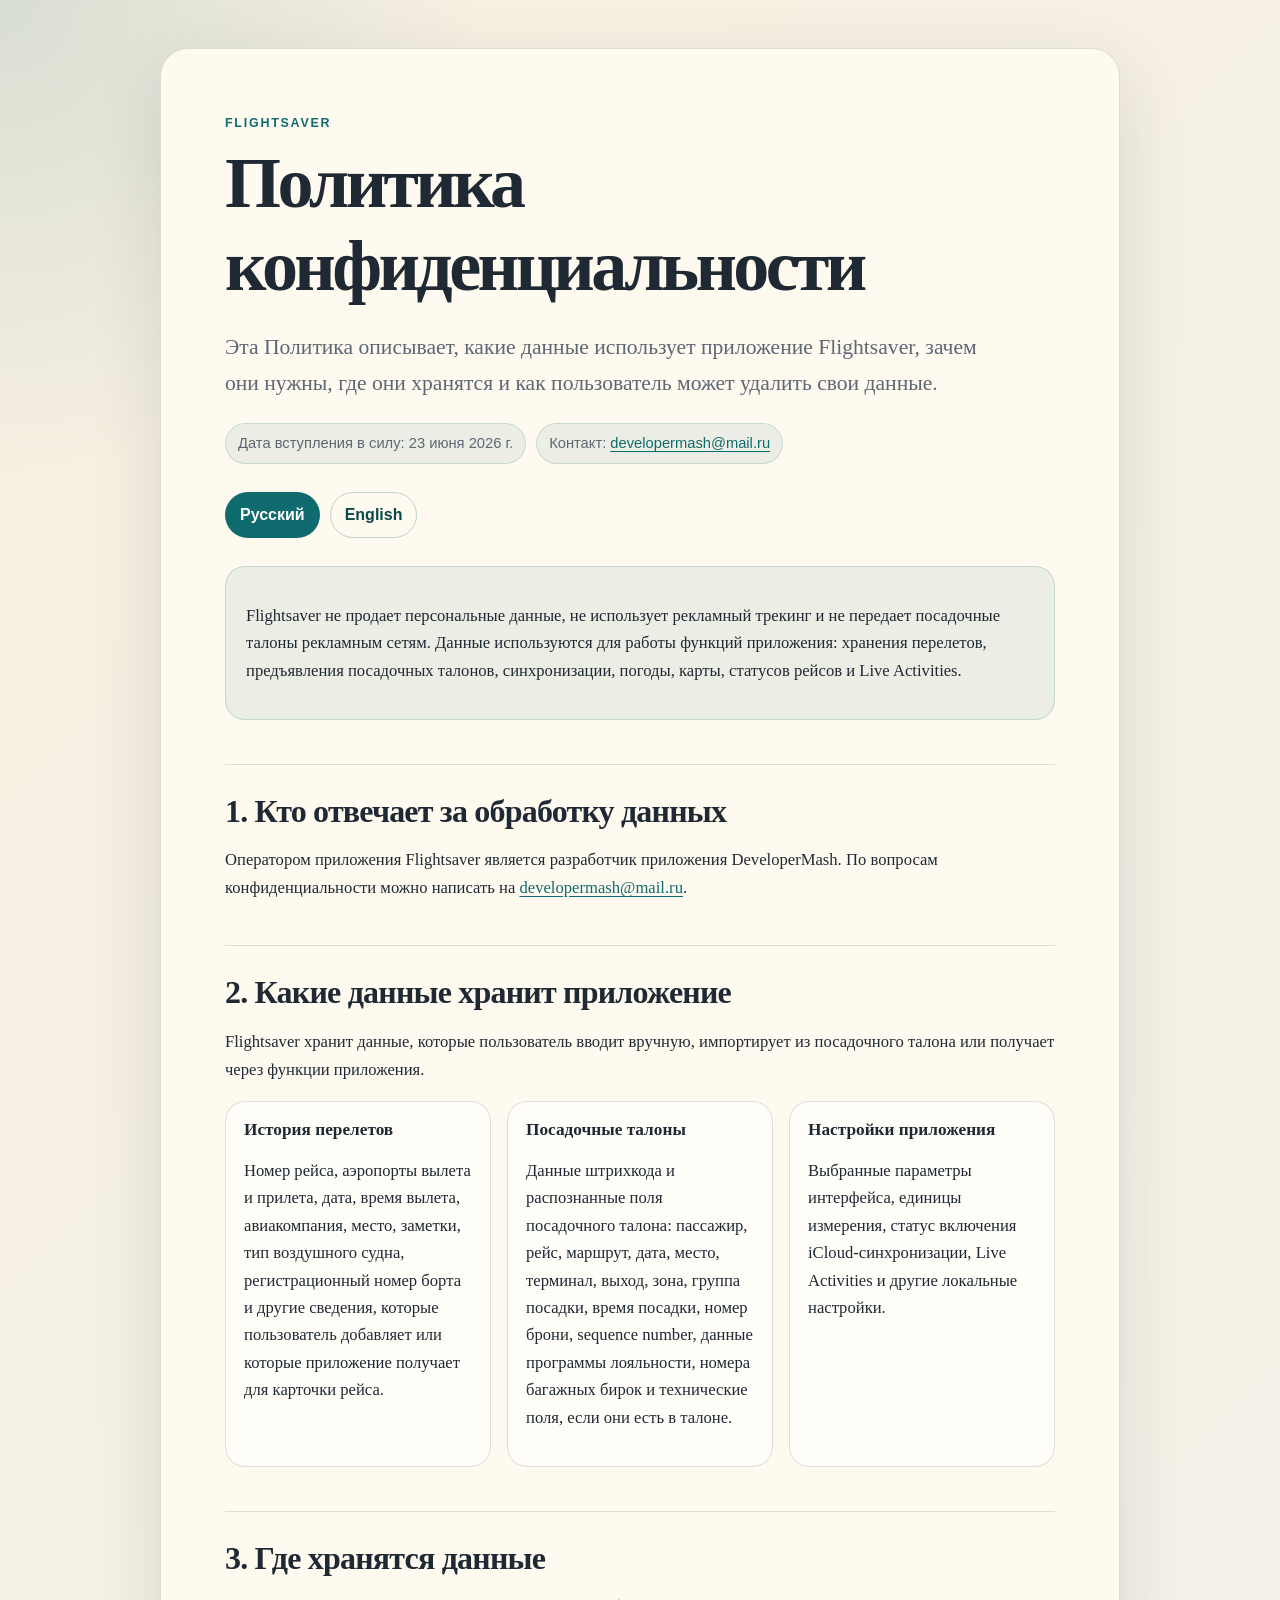
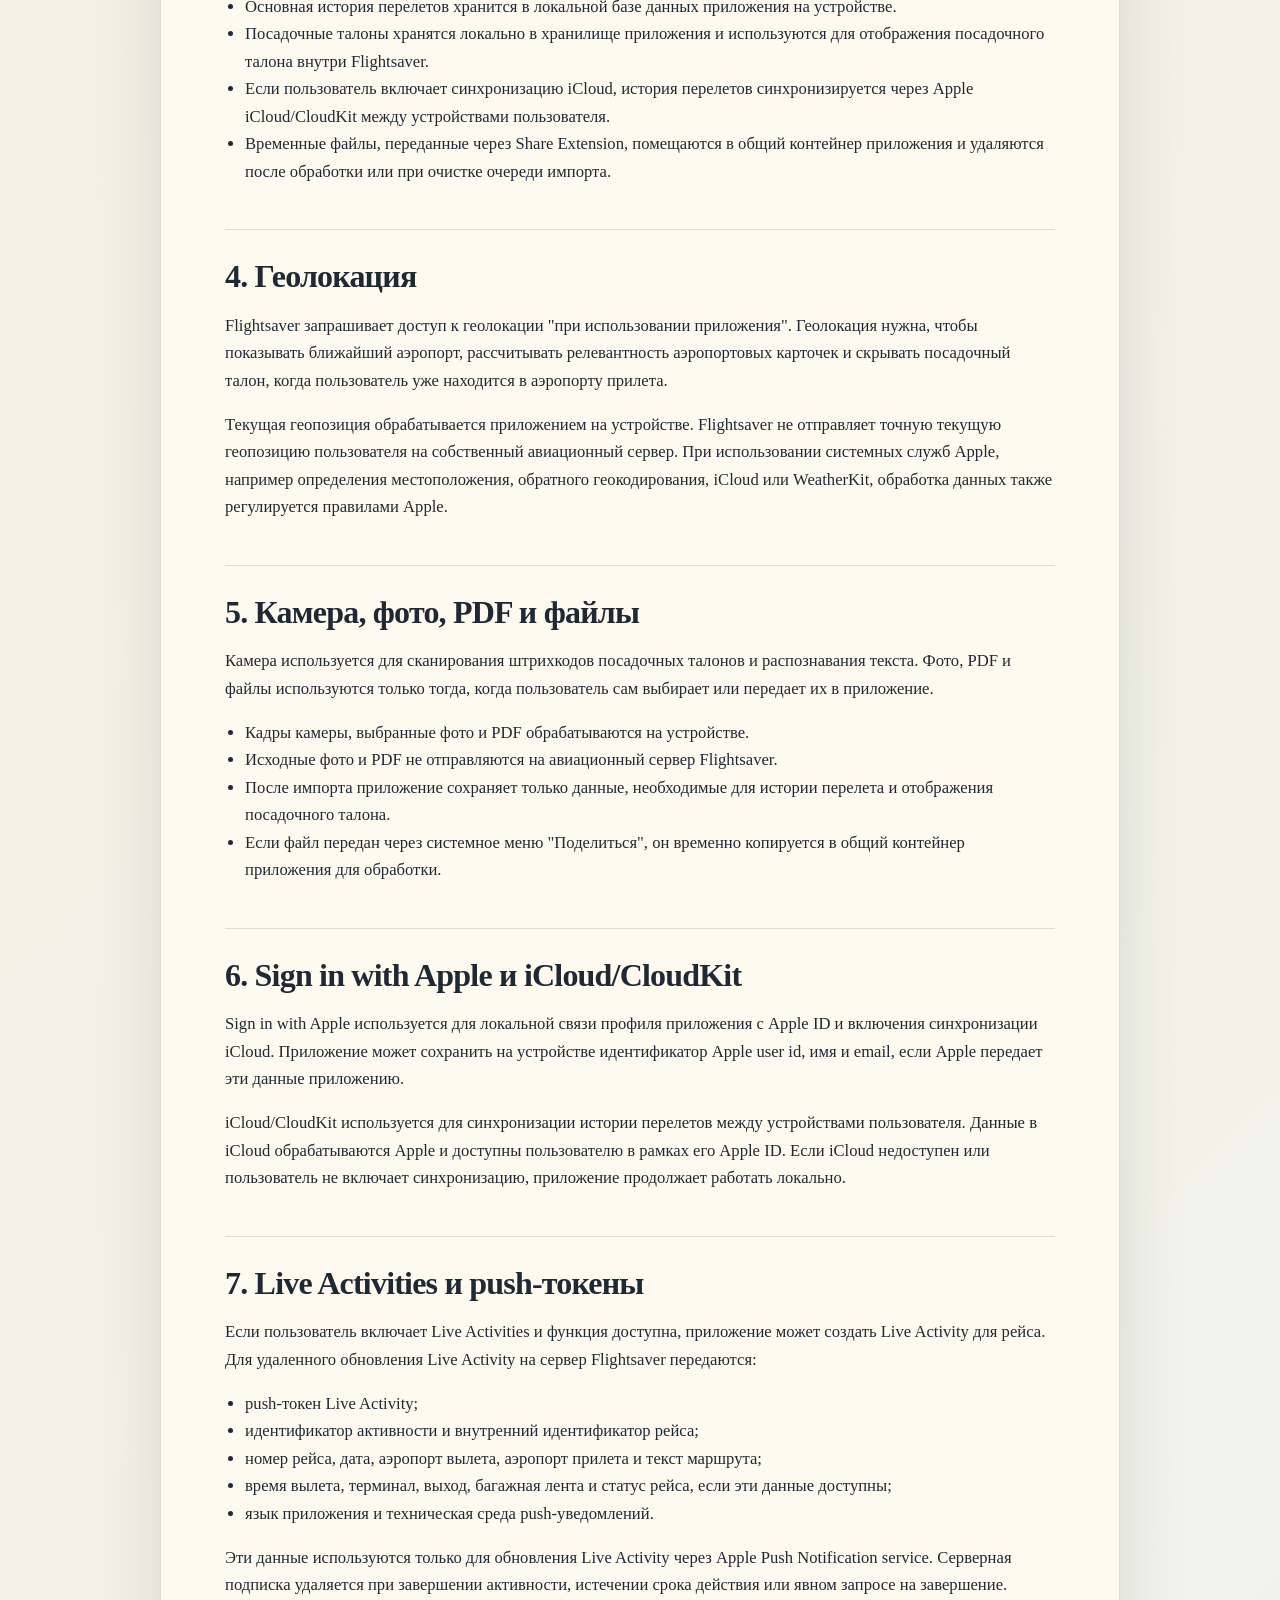
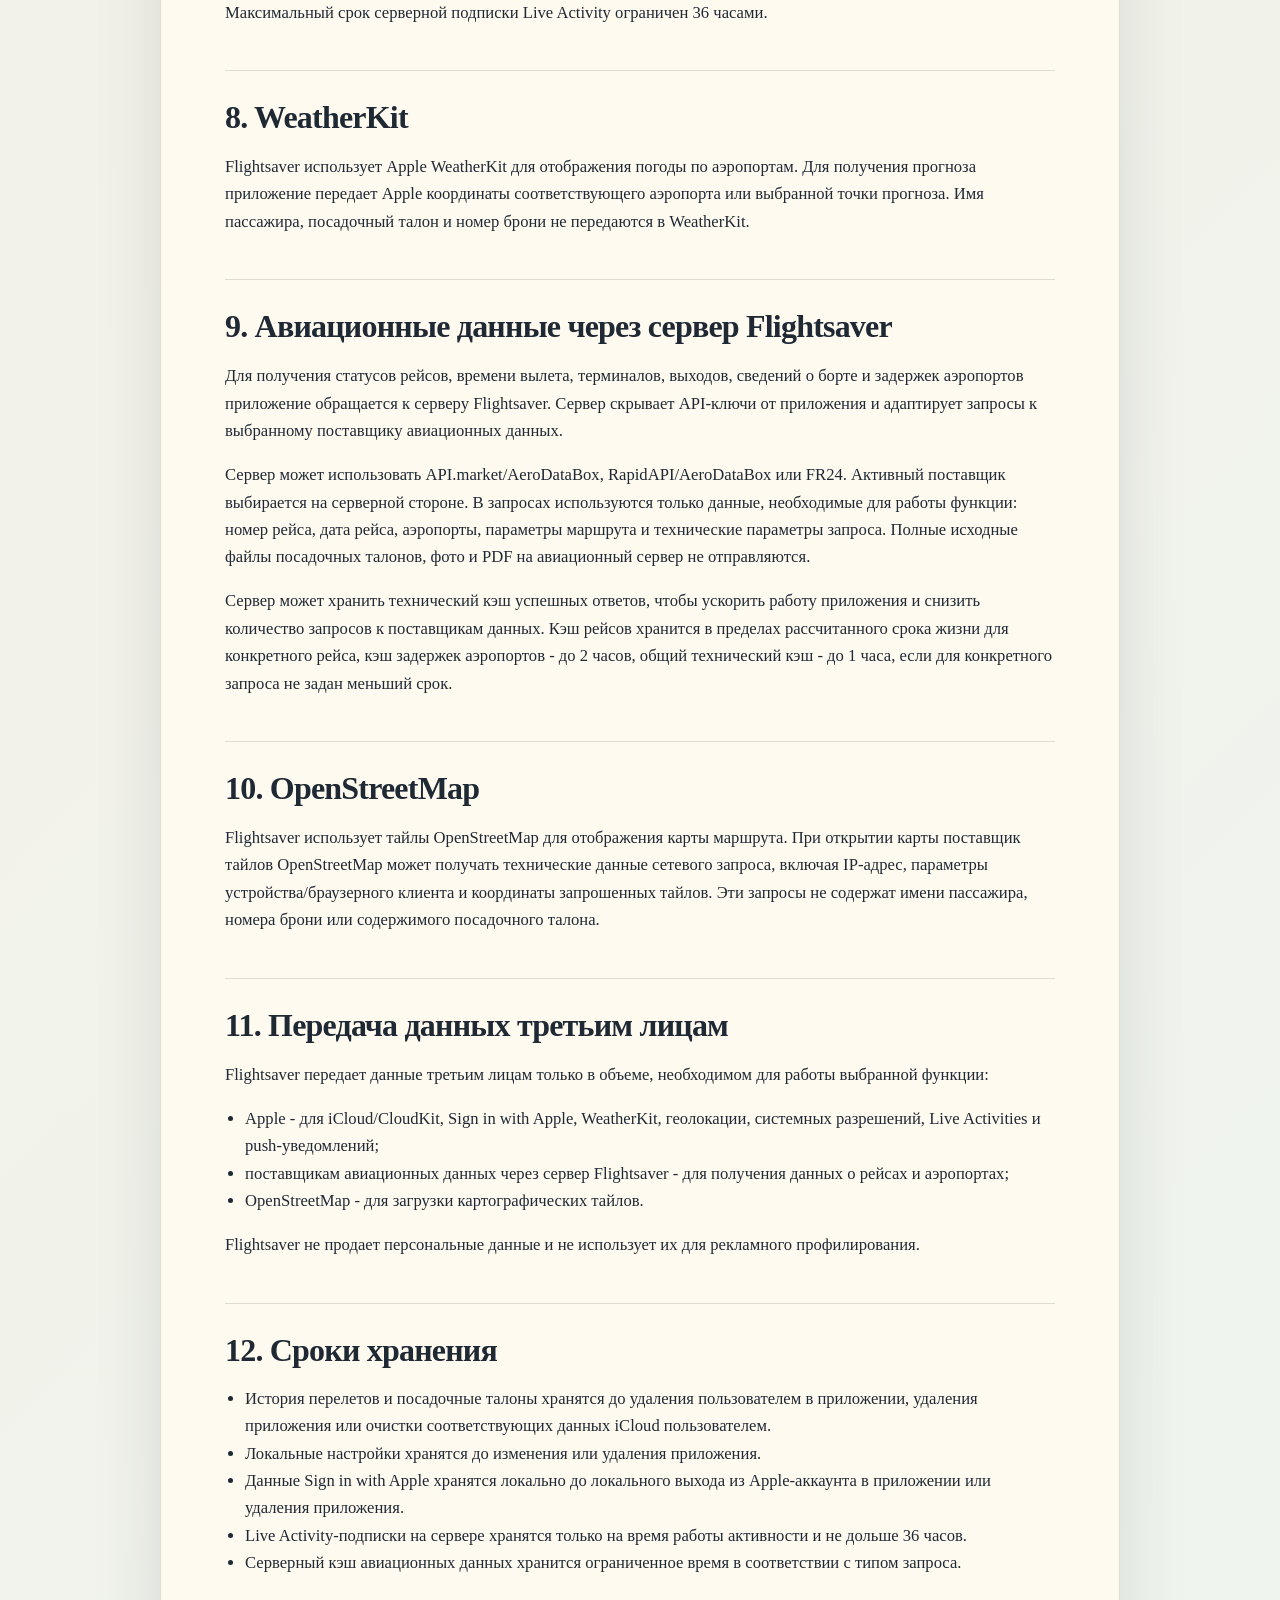
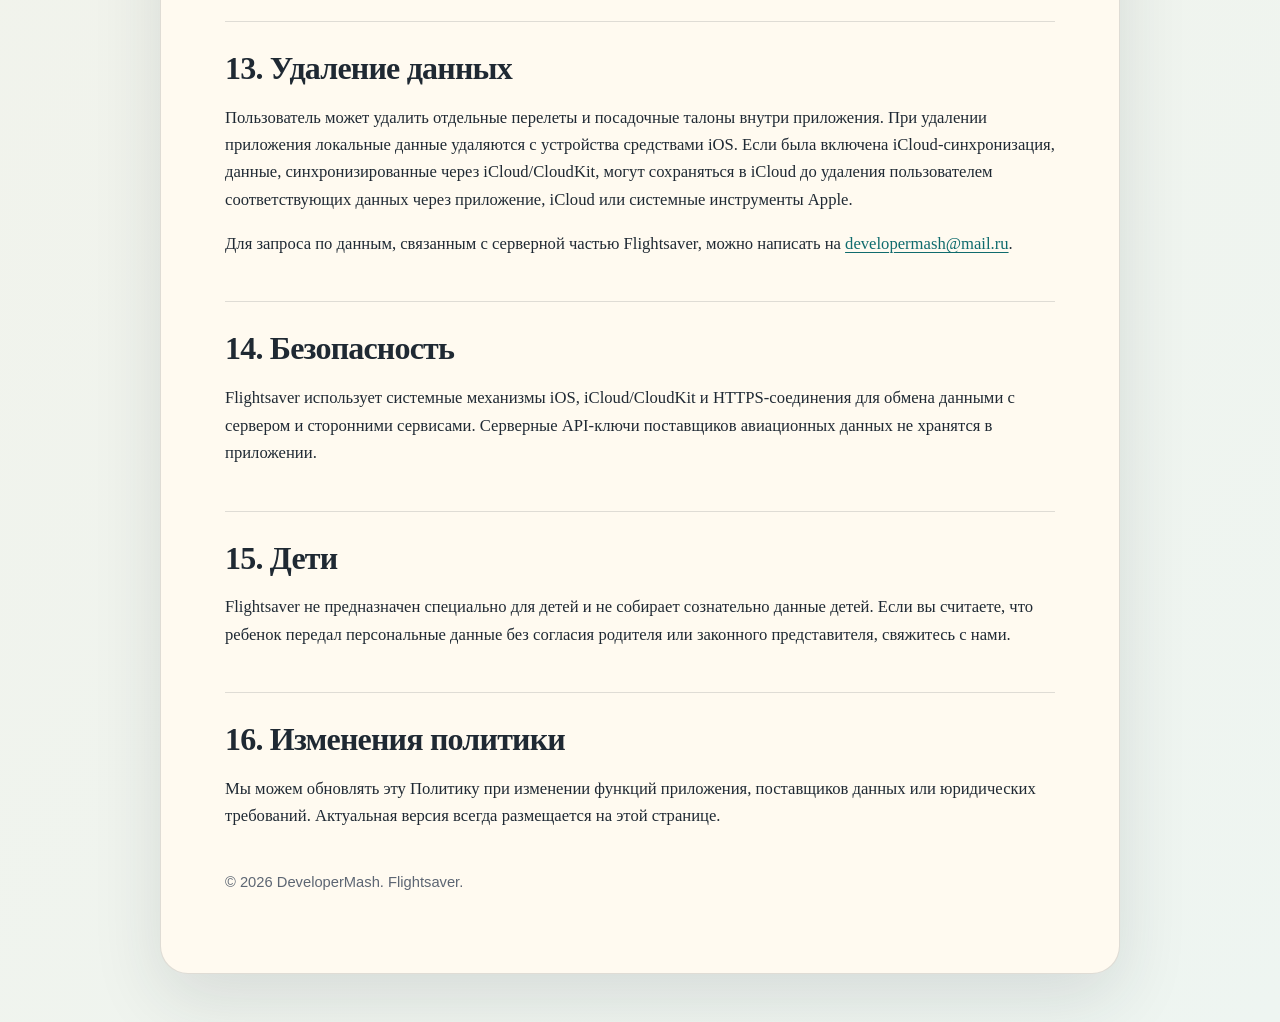
==== privacy/ru/index.html @ bd1525ff "Добавлена русская версия Privacy Policy Flightsaver Что сделано: - добавлена полноценная русская пол" ====
<!doctype html>
<html lang="ru">
<head>
    <meta charset="utf-8">
    <meta name="viewport" content="width=device-width, initial-scale=1">
    <title>Политика конфиденциальности Flightsaver</title>
    <meta name="description" content="Политика конфиденциальности мобильного приложения Flightsaver.">
    <link rel="stylesheet" href="../../assets/styles.css">
</head>
<body>
    <main class="page">
        <article class="document">
            <p class="eyebrow">Flightsaver</p>
            <h1>Политика конфиденциальности</h1>
            <p class="lead">Эта Политика описывает, какие данные использует приложение Flightsaver, зачем они нужны, где они хранятся и как пользователь может удалить свои данные.</p>
            <div class="meta">
                <span>Дата вступления в силу: 23 июня 2026 г.</span>
                <span>Контакт: <a href="mailto:developermash@mail.ru">developermash@mail.ru</a></span>
            </div>
            <nav class="language-switch" aria-label="Выбор языка">
                <a href="./" aria-current="page">Русский</a>
                <a href="../en/">English</a>
            </nav>

            <section class="notice">
                <p>Flightsaver не продает персональные данные, не использует рекламный трекинг и не передает посадочные талоны рекламным сетям. Данные используются для работы функций приложения: хранения перелетов, предъявления посадочных талонов, синхронизации, погоды, карты, статусов рейсов и Live Activities.</p>
            </section>

            <section>
                <h2>1. Кто отвечает за обработку данных</h2>
                <p>Оператором приложения Flightsaver является разработчик приложения DeveloperMash. По вопросам конфиденциальности можно написать на <a href="mailto:developermash@mail.ru">developermash@mail.ru</a>.</p>
            </section>

            <section>
                <h2>2. Какие данные хранит приложение</h2>
                <p>Flightsaver хранит данные, которые пользователь вводит вручную, импортирует из посадочного талона или получает через функции приложения.</p>
                <div class="section-grid">
                    <div class="card">
                        <h3>История перелетов</h3>
                        <p>Номер рейса, аэропорты вылета и прилета, дата, время вылета, авиакомпания, место, заметки, тип воздушного судна, регистрационный номер борта и другие сведения, которые пользователь добавляет или которые приложение получает для карточки рейса.</p>
                    </div>
                    <div class="card">
                        <h3>Посадочные талоны</h3>
                        <p>Данные штрихкода и распознанные поля посадочного талона: пассажир, рейс, маршрут, дата, место, терминал, выход, зона, группа посадки, время посадки, номер брони, sequence number, данные программы лояльности, номера багажных бирок и технические поля, если они есть в талоне.</p>
                    </div>
                    <div class="card">
                        <h3>Настройки приложения</h3>
                        <p>Выбранные параметры интерфейса, единицы измерения, статус включения iCloud-синхронизации, Live Activities и другие локальные настройки.</p>
                    </div>
                </div>
            </section>

            <section>
                <h2>3. Где хранятся данные</h2>
                <ul>
                    <li>Основная история перелетов хранится в локальной базе данных приложения на устройстве.</li>
                    <li>Посадочные талоны хранятся локально в хранилище приложения и используются для отображения посадочного талона внутри Flightsaver.</li>
                    <li>Если пользователь включает синхронизацию iCloud, история перелетов синхронизируется через Apple iCloud/CloudKit между устройствами пользователя.</li>
                    <li>Временные файлы, переданные через Share Extension, помещаются в общий контейнер приложения и удаляются после обработки или при очистке очереди импорта.</li>
                </ul>
            </section>

            <section>
                <h2>4. Геолокация</h2>
                <p>Flightsaver запрашивает доступ к геолокации "при использовании приложения". Геолокация нужна, чтобы показывать ближайший аэропорт, рассчитывать релевантность аэропортовых карточек и скрывать посадочный талон, когда пользователь уже находится в аэропорту прилета.</p>
                <p>Текущая геопозиция обрабатывается приложением на устройстве. Flightsaver не отправляет точную текущую геопозицию пользователя на собственный авиационный сервер. При использовании системных служб Apple, например определения местоположения, обратного геокодирования, iCloud или WeatherKit, обработка данных также регулируется правилами Apple.</p>
            </section>

            <section>
                <h2>5. Камера, фото, PDF и файлы</h2>
                <p>Камера используется для сканирования штрихкодов посадочных талонов и распознавания текста. Фото, PDF и файлы используются только тогда, когда пользователь сам выбирает или передает их в приложение.</p>
                <ul>
                    <li>Кадры камеры, выбранные фото и PDF обрабатываются на устройстве.</li>
                    <li>Исходные фото и PDF не отправляются на авиационный сервер Flightsaver.</li>
                    <li>После импорта приложение сохраняет только данные, необходимые для истории перелета и отображения посадочного талона.</li>
                    <li>Если файл передан через системное меню "Поделиться", он временно копируется в общий контейнер приложения для обработки.</li>
                </ul>
            </section>

            <section>
                <h2>6. Sign in with Apple и iCloud/CloudKit</h2>
                <p>Sign in with Apple используется для локальной связи профиля приложения с Apple ID и включения синхронизации iCloud. Приложение может сохранить на устройстве идентификатор Apple user id, имя и email, если Apple передает эти данные приложению.</p>
                <p>iCloud/CloudKit используется для синхронизации истории перелетов между устройствами пользователя. Данные в iCloud обрабатываются Apple и доступны пользователю в рамках его Apple ID. Если iCloud недоступен или пользователь не включает синхронизацию, приложение продолжает работать локально.</p>
            </section>

            <section>
                <h2>7. Live Activities и push-токены</h2>
                <p>Если пользователь включает Live Activities и функция доступна, приложение может создать Live Activity для рейса. Для удаленного обновления Live Activity на сервер Flightsaver передаются:</p>
                <ul>
                    <li>push-токен Live Activity;</li>
                    <li>идентификатор активности и внутренний идентификатор рейса;</li>
                    <li>номер рейса, дата, аэропорт вылета, аэропорт прилета и текст маршрута;</li>
                    <li>время вылета, терминал, выход, багажная лента и статус рейса, если эти данные доступны;</li>
                    <li>язык приложения и техническая среда push-уведомлений.</li>
                </ul>
                <p>Эти данные используются только для обновления Live Activity через Apple Push Notification service. Серверная подписка удаляется при завершении активности, истечении срока действия или явном запросе на завершение. Максимальный срок серверной подписки Live Activity ограничен 36 часами.</p>
            </section>

            <section>
                <h2>8. WeatherKit</h2>
                <p>Flightsaver использует Apple WeatherKit для отображения погоды по аэропортам. Для получения прогноза приложение передает Apple координаты соответствующего аэропорта или выбранной точки прогноза. Имя пассажира, посадочный талон и номер брони не передаются в WeatherKit.</p>
            </section>

            <section>
                <h2>9. Авиационные данные через сервер Flightsaver</h2>
                <p>Для получения статусов рейсов, времени вылета, терминалов, выходов, сведений о борте и задержек аэропортов приложение обращается к серверу Flightsaver. Сервер скрывает API-ключи от приложения и адаптирует запросы к выбранному поставщику авиационных данных.</p>
                <p>Сервер может использовать API.market/AeroDataBox, RapidAPI/AeroDataBox или FR24. Активный поставщик выбирается на серверной стороне. В запросах используются только данные, необходимые для работы функции: номер рейса, дата рейса, аэропорты, параметры маршрута и технические параметры запроса. Полные исходные файлы посадочных талонов, фото и PDF на авиационный сервер не отправляются.</p>
                <p>Сервер может хранить технический кэш успешных ответов, чтобы ускорить работу приложения и снизить количество запросов к поставщикам данных. Кэш рейсов хранится в пределах рассчитанного срока жизни для конкретного рейса, кэш задержек аэропортов - до 2 часов, общий технический кэш - до 1 часа, если для конкретного запроса не задан меньший срок.</p>
            </section>

            <section>
                <h2>10. OpenStreetMap</h2>
                <p>Flightsaver использует тайлы OpenStreetMap для отображения карты маршрута. При открытии карты поставщик тайлов OpenStreetMap может получать технические данные сетевого запроса, включая IP-адрес, параметры устройства/браузерного клиента и координаты запрошенных тайлов. Эти запросы не содержат имени пассажира, номера брони или содержимого посадочного талона.</p>
            </section>

            <section>
                <h2>11. Передача данных третьим лицам</h2>
                <p>Flightsaver передает данные третьим лицам только в объеме, необходимом для работы выбранной функции:</p>
                <ul>
                    <li>Apple - для iCloud/CloudKit, Sign in with Apple, WeatherKit, геолокации, системных разрешений, Live Activities и push-уведомлений;</li>
                    <li>поставщикам авиационных данных через сервер Flightsaver - для получения данных о рейсах и аэропортах;</li>
                    <li>OpenStreetMap - для загрузки картографических тайлов.</li>
                </ul>
                <p>Flightsaver не продает персональные данные и не использует их для рекламного профилирования.</p>
            </section>

            <section>
                <h2>12. Сроки хранения</h2>
                <ul>
                    <li>История перелетов и посадочные талоны хранятся до удаления пользователем в приложении, удаления приложения или очистки соответствующих данных iCloud пользователем.</li>
                    <li>Локальные настройки хранятся до изменения или удаления приложения.</li>
                    <li>Данные Sign in with Apple хранятся локально до локального выхода из Apple-аккаунта в приложении или удаления приложения.</li>
                    <li>Live Activity-подписки на сервере хранятся только на время работы активности и не дольше 36 часов.</li>
                    <li>Серверный кэш авиационных данных хранится ограниченное время в соответствии с типом запроса.</li>
                </ul>
            </section>

            <section>
                <h2>13. Удаление данных</h2>
                <p>Пользователь может удалить отдельные перелеты и посадочные талоны внутри приложения. При удалении приложения локальные данные удаляются с устройства средствами iOS. Если была включена iCloud-синхронизация, данные, синхронизированные через iCloud/CloudKit, могут сохраняться в iCloud до удаления пользователем соответствующих данных через приложение, iCloud или системные инструменты Apple.</p>
                <p>Для запроса по данным, связанным с серверной частью Flightsaver, можно написать на <a href="mailto:developermash@mail.ru">developermash@mail.ru</a>.</p>
            </section>

            <section>
                <h2>14. Безопасность</h2>
                <p>Flightsaver использует системные механизмы iOS, iCloud/CloudKit и HTTPS-соединения для обмена данными с сервером и сторонними сервисами. Серверные API-ключи поставщиков авиационных данных не хранятся в приложении.</p>
            </section>

            <section>
                <h2>15. Дети</h2>
                <p>Flightsaver не предназначен специально для детей и не собирает сознательно данные детей. Если вы считаете, что ребенок передал персональные данные без согласия родителя или законного представителя, свяжитесь с нами.</p>
            </section>

            <section>
                <h2>16. Изменения политики</h2>
                <p>Мы можем обновлять эту Политику при изменении функций приложения, поставщиков данных или юридических требований. Актуальная версия всегда размещается на этой странице.</p>
            </section>

            <p class="footer">© 2026 DeveloperMash. Flightsaver.</p>
        </article>
    </main>
</body>
</html>
---- assets/styles.css ----
:root {
    color-scheme: light;
    --bg: #f5f1e8;
    --paper: #fffaf0;
    --ink: #1f2933;
    --muted: #5d6673;
    --accent: #0f6b6d;
    --accent-dark: #09494a;
    --line: rgba(31, 41, 51, 0.14);
    --shadow: 0 24px 70px rgba(31, 41, 51, 0.12);
}

* {
    box-sizing: border-box;
}

body {
    margin: 0;
    background:
        radial-gradient(circle at top left, rgba(15, 107, 109, 0.13), transparent 30rem),
        linear-gradient(135deg, #f7efe1 0%, #eef5f1 100%);
    color: var(--ink);
    font-family: Georgia, "Times New Roman", serif;
    line-height: 1.65;
}

a {
    color: var(--accent);
    text-decoration-thickness: 0.08em;
    text-underline-offset: 0.18em;
}

a:hover {
    color: var(--accent-dark);
}

.page {
    width: min(960px, calc(100% - 32px));
    margin: 0 auto;
    padding: 48px 0;
}

.document {
    background: var(--paper);
    border: 1px solid var(--line);
    border-radius: 28px;
    box-shadow: var(--shadow);
    padding: clamp(28px, 6vw, 64px);
}

.eyebrow {
    color: var(--accent);
    font-family: "Helvetica Neue", Helvetica, Arial, sans-serif;
    font-size: 0.78rem;
    font-weight: 700;
    letter-spacing: 0.14em;
    margin: 0 0 8px;
    text-transform: uppercase;
}

h1,
h2,
h3 {
    line-height: 1.16;
}

h1 {
    font-size: clamp(2.2rem, 6vw, 4.5rem);
    letter-spacing: -0.05em;
    margin: 0 0 16px;
}

h2 {
    border-top: 1px solid var(--line);
    font-size: clamp(1.35rem, 3vw, 2rem);
    letter-spacing: -0.025em;
    margin: 44px 0 14px;
    padding-top: 28px;
}

h3 {
    font-size: 1.08rem;
    margin: 24px 0 8px;
}

p,
li {
    font-size: 1.04rem;
}

.lead {
    color: var(--muted);
    font-size: clamp(1.12rem, 2.6vw, 1.35rem);
    max-width: 760px;
}

.meta {
    color: var(--muted);
    display: flex;
    flex-wrap: wrap;
    font-family: "Helvetica Neue", Helvetica, Arial, sans-serif;
    font-size: 0.92rem;
    gap: 10px;
    margin: 22px 0 0;
}

.meta span {
    background: rgba(15, 107, 109, 0.08);
    border: 1px solid rgba(15, 107, 109, 0.16);
    border-radius: 999px;
    padding: 7px 12px;
}

.language-switch {
    display: flex;
    flex-wrap: wrap;
    gap: 10px;
    margin: 28px 0 0;
}

.language-switch a {
    border: 1px solid rgba(15, 107, 109, 0.28);
    border-radius: 999px;
    color: var(--accent-dark);
    display: inline-flex;
    font-family: "Helvetica Neue", Helvetica, Arial, sans-serif;
    font-weight: 700;
    padding: 9px 14px;
    text-decoration: none;
}

.language-switch a[aria-current="page"] {
    background: var(--accent);
    color: #fff;
}

.notice {
    background: rgba(15, 107, 109, 0.08);
    border: 1px solid rgba(15, 107, 109, 0.18);
    border-radius: 20px;
    margin: 28px 0;
    padding: 18px 20px;
}

ul {
    padding-left: 1.25rem;
}

.section-grid {
    display: grid;
    gap: 16px;
    grid-template-columns: repeat(auto-fit, minmax(230px, 1fr));
    margin: 18px 0;
}

.card {
    background: rgba(255, 255, 255, 0.56);
    border: 1px solid var(--line);
    border-radius: 20px;
    padding: 18px;
}

.card h3 {
    margin-top: 0;
}

.footer {
    color: var(--muted);
    font-family: "Helvetica Neue", Helvetica, Arial, sans-serif;
    font-size: 0.92rem;
    margin-top: 40px;
}

@media (max-width: 640px) {
    .page {
        width: min(100% - 20px, 960px);
        padding: 20px 0;
    }

    .document {
        border-radius: 22px;
        padding: 24px 18px;
    }

    p,
    li {
        font-size: 1rem;
    }
}
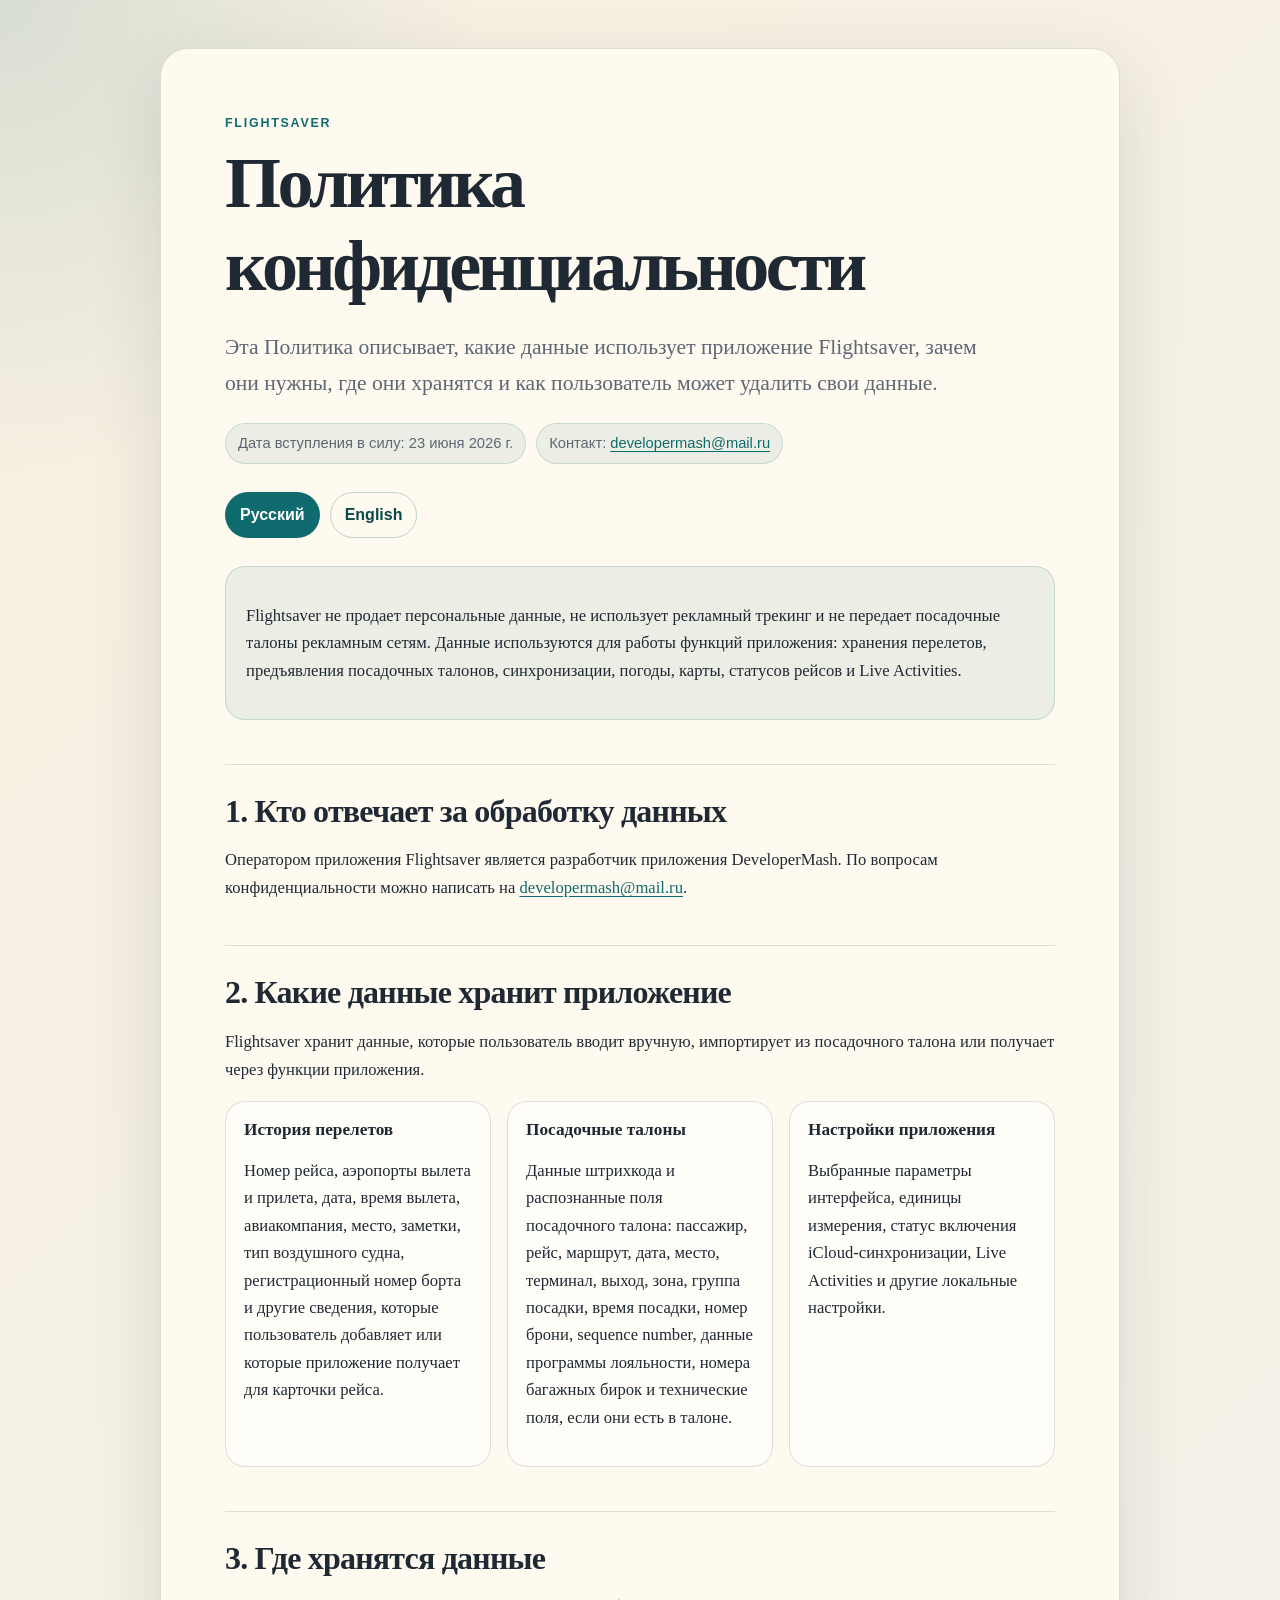
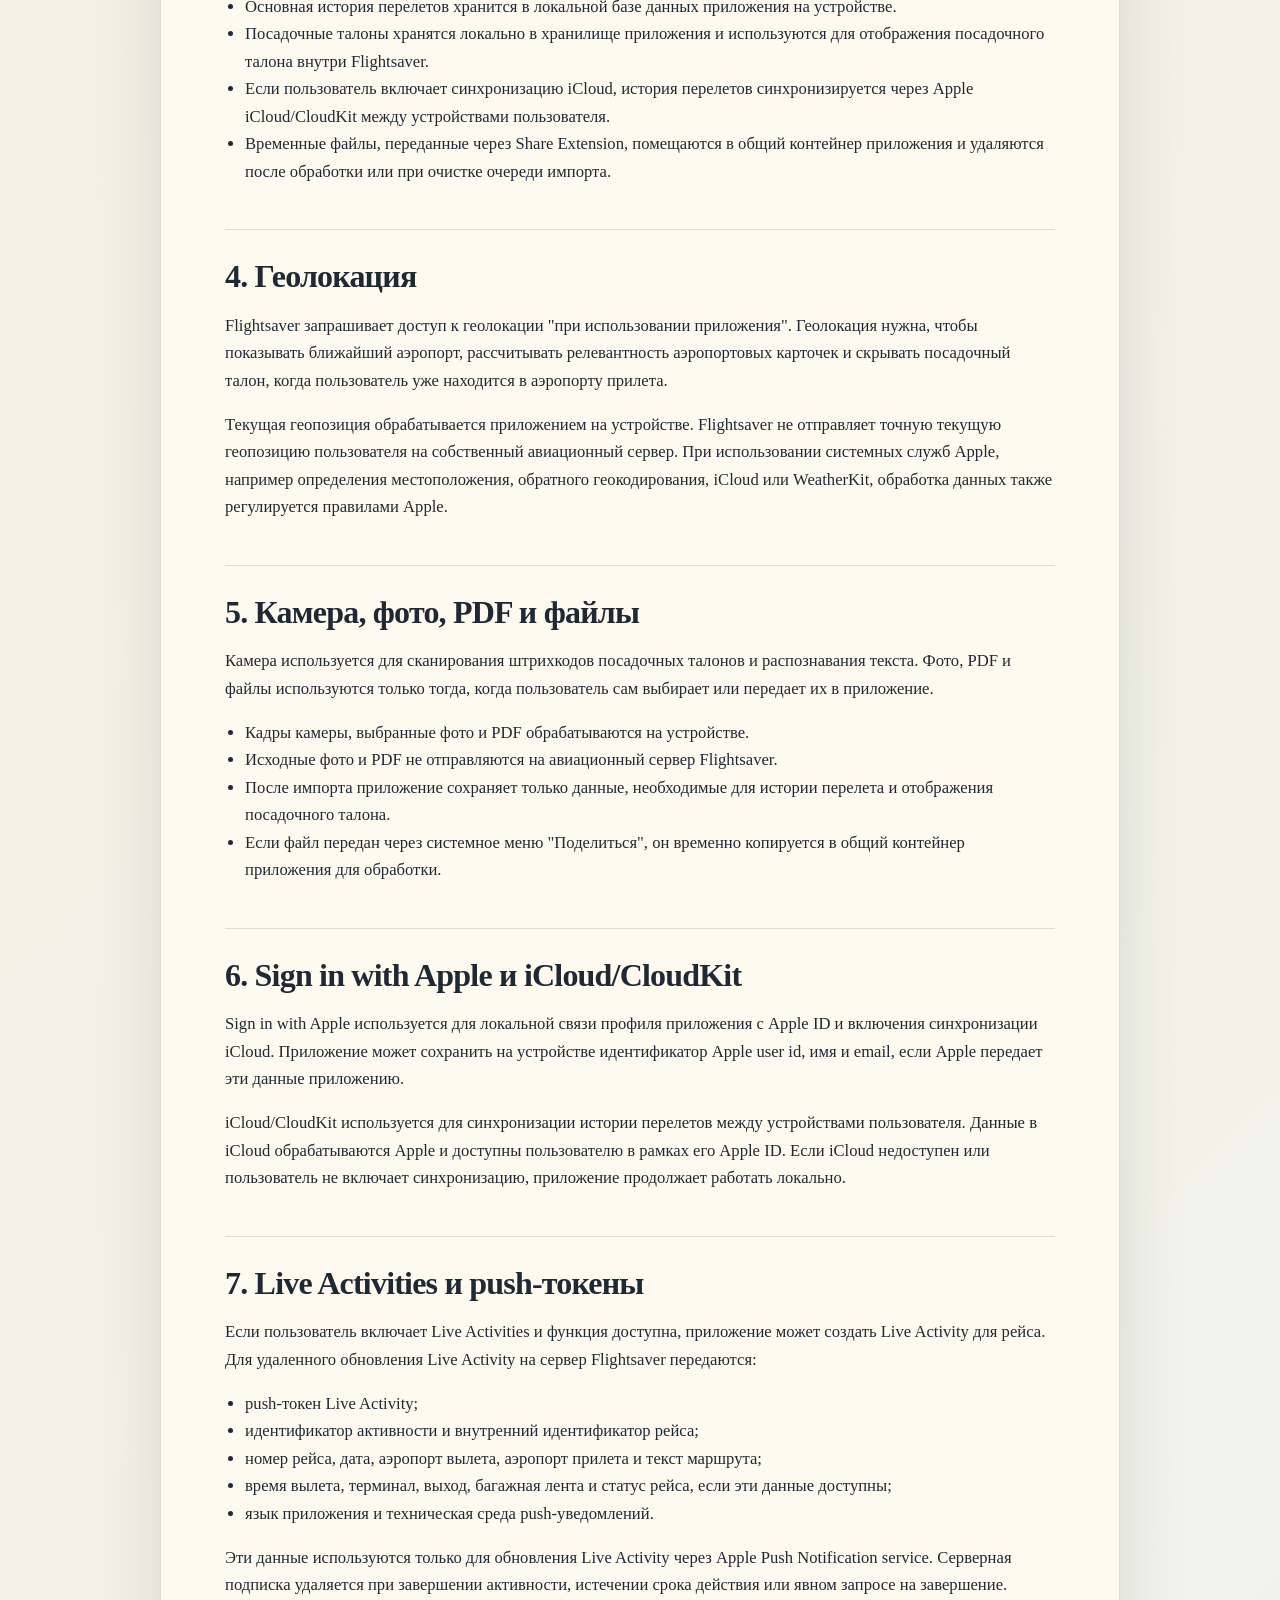
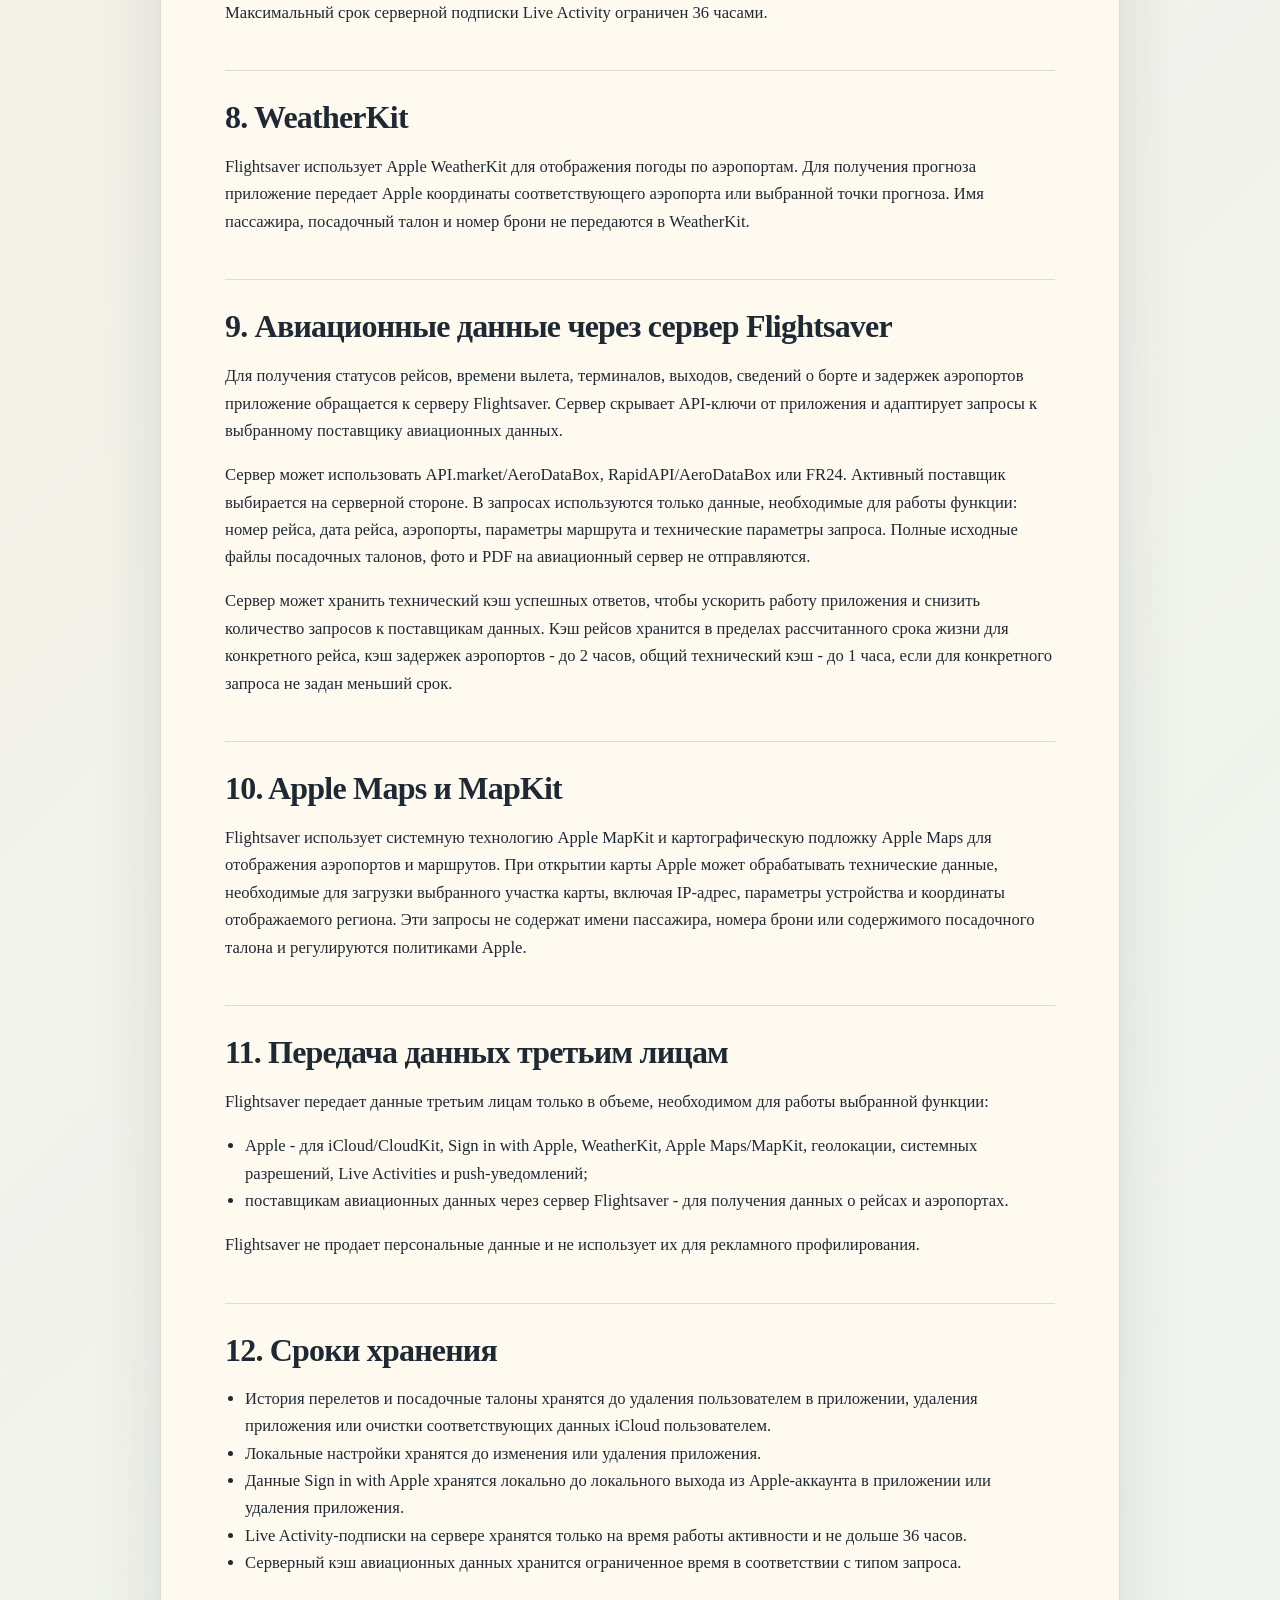
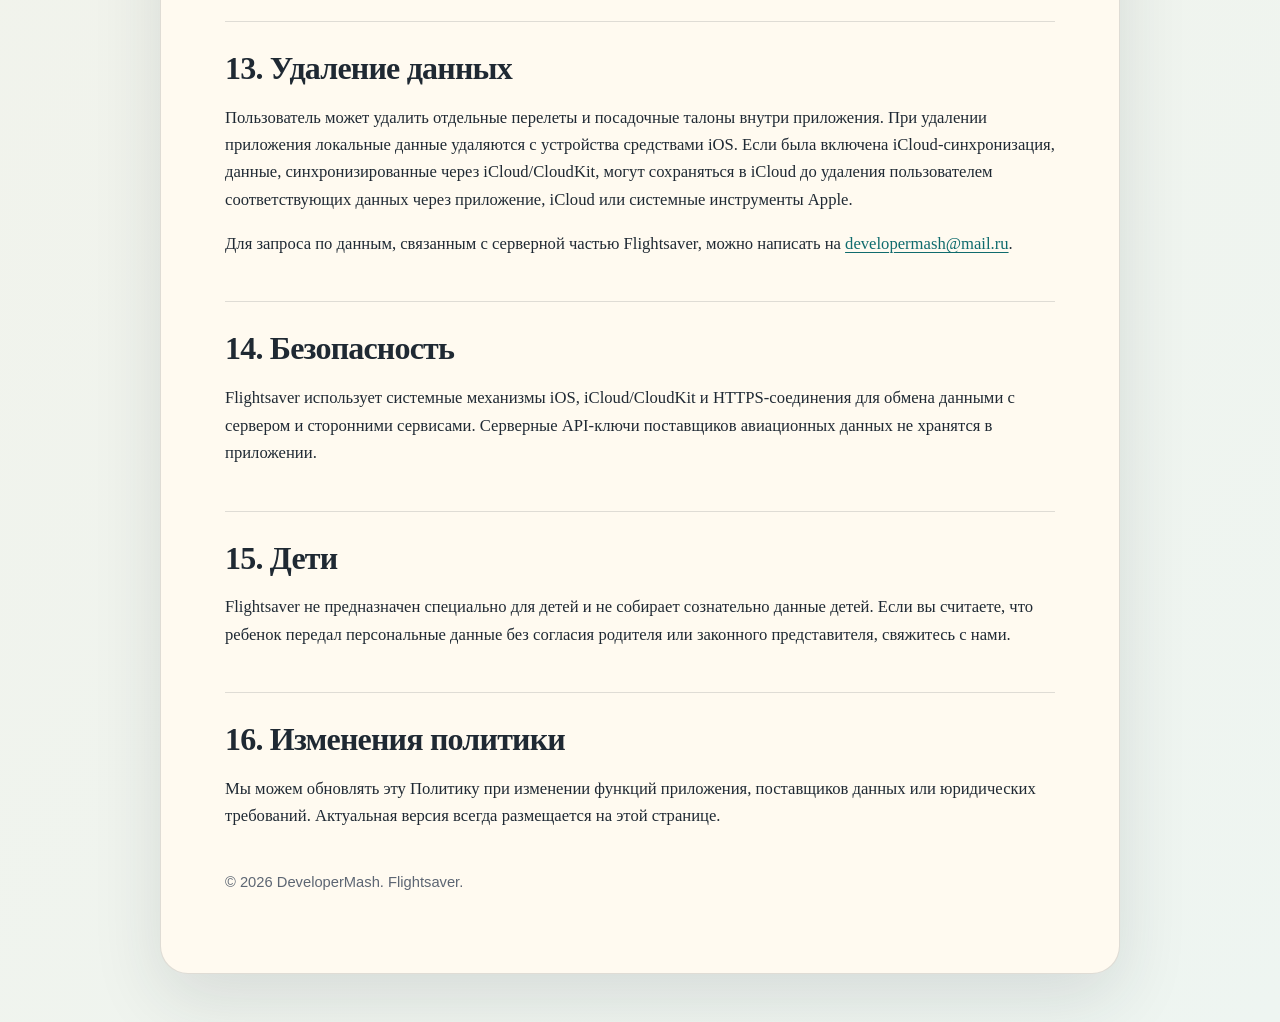
==== commit f8b4fce1: "Политика конфиденциальности обновлена для Apple Maps Русская и английская версии Privacy Policy прив" ====
--- a/privacy/ru/index.html
+++ b/privacy/ru/index.html
@@ -109,17 +109,16 @@
             </section>
 
             <section>
-                <h2>10. OpenStreetMap</h2>
-                <p>Flightsaver использует тайлы OpenStreetMap для отображения карты маршрута. При открытии карты поставщик тайлов OpenStreetMap может получать технические данные сетевого запроса, включая IP-адрес, параметры устройства/браузерного клиента и координаты запрошенных тайлов. Эти запросы не содержат имени пассажира, номера брони или содержимого посадочного талона.</p>
+                <h2>10. Apple Maps и MapKit</h2>
+                <p>Flightsaver использует системную технологию Apple MapKit и картографическую подложку Apple Maps для отображения аэропортов и маршрутов. При открытии карты Apple может обрабатывать технические данные, необходимые для загрузки выбранного участка карты, включая IP-адрес, параметры устройства и координаты отображаемого региона. Эти запросы не содержат имени пассажира, номера брони или содержимого посадочного талона и регулируются политиками Apple.</p>
             </section>
 
             <section>
                 <h2>11. Передача данных третьим лицам</h2>
                 <p>Flightsaver передает данные третьим лицам только в объеме, необходимом для работы выбранной функции:</p>
                 <ul>
-                    <li>Apple - для iCloud/CloudKit, Sign in with Apple, WeatherKit, геолокации, системных разрешений, Live Activities и push-уведомлений;</li>
-                    <li>поставщикам авиационных данных через сервер Flightsaver - для получения данных о рейсах и аэропортах;</li>
-                    <li>OpenStreetMap - для загрузки картографических тайлов.</li>
+                    <li>Apple - для iCloud/CloudKit, Sign in with Apple, WeatherKit, Apple Maps/MapKit, геолокации, системных разрешений, Live Activities и push-уведомлений;</li>
+                    <li>поставщикам авиационных данных через сервер Flightsaver - для получения данных о рейсах и аэропортах.</li>
                 </ul>
                 <p>Flightsaver не продает персональные данные и не использует их для рекламного профилирования.</p>
             </section>
